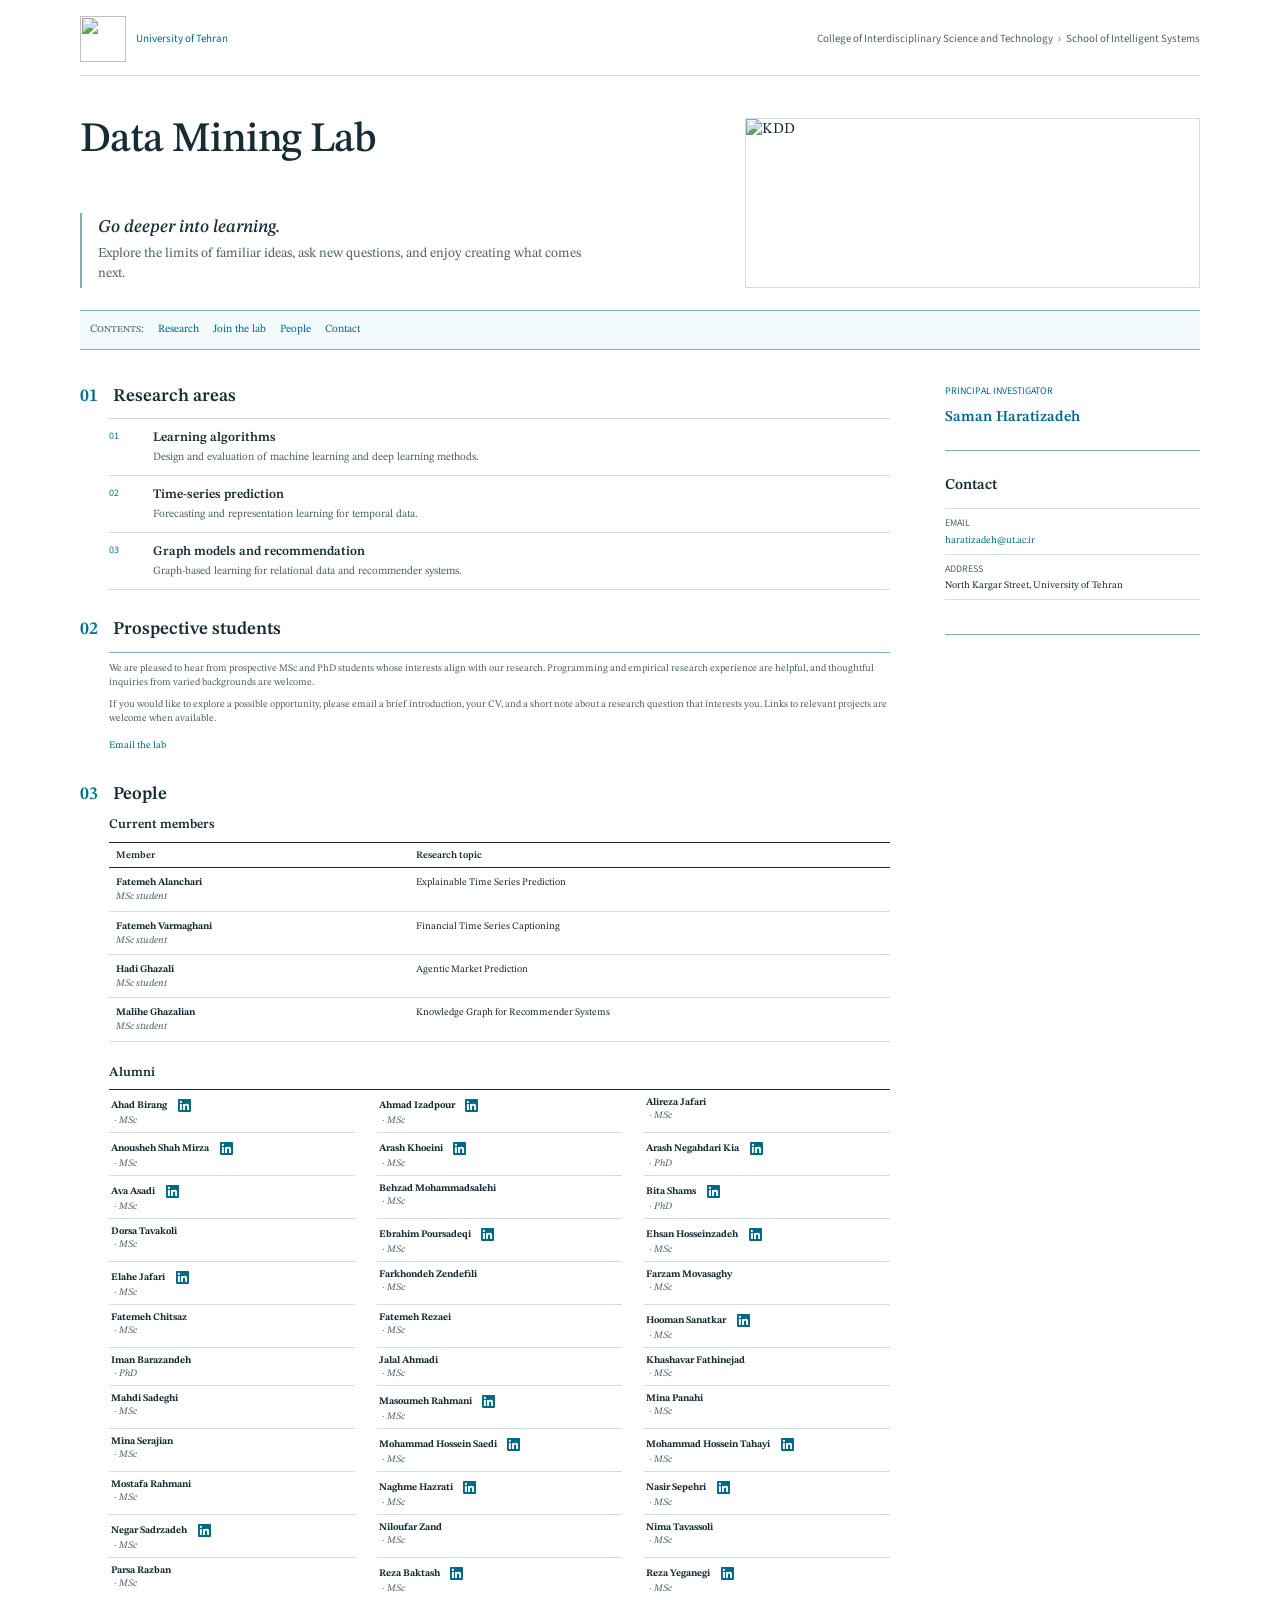
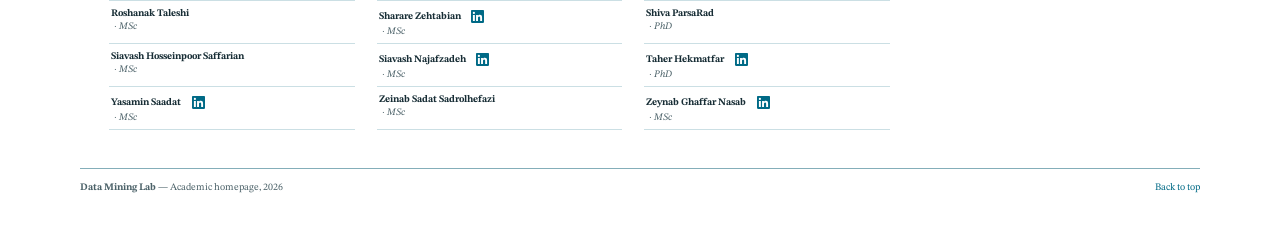
==== index.html @ c7d40b05 "Add files via upload" ====
<!doctype html>
<html lang="en">
  <head>
    <meta charset="UTF-8">
    <meta name="viewport" content="width=device-width, initial-scale=1.0">
    <meta name="description" content="Academic research laboratory homepage">
    <meta name="theme-color" content="#ffffff">
    <link rel="preconnect" href="https://fonts.googleapis.com">
    <link rel="preconnect" href="https://fonts.gstatic.com" crossorigin>
    <link href="https://fonts.googleapis.com/css2?family=STIX+Two+Text:ital,wght@0,400;0,500;0,600;1,400&amp;family=Source+Sans+3:wght@400;500;600&amp;display=swap" rel="stylesheet">
    <link rel="stylesheet" href="styles.css">
    <link rel="stylesheet" href="common.css">
    <title>Research Laboratory</title>
  </head>
  <body>
    <a class="skip-link" href="#main-content">Skip to content</a>

    <nav class="screen-nav" aria-label="Institutional navigation">
      <a id="universityLink" href="https://ut.ac.ir/en" class="university-brand"><img src="assets/university-of-tehran-logo.png" alt="" width="42" height="42"><span id="universityName">University of Tehran</span></a>
      <span class="institution-path"><span id="collegeName">College</span><span aria-hidden="true">›</span><span id="departmentName">School</span></span>
    </nav>

    <main class="paper" id="main-content">
      <header class="title-block intro" id="top">
        <h1 id="labName">Research Laboratory</h1>
        <div class="intro-copy">
          <p class="intro-lead" id="heroLead"></p>
          <p class="research-statement" id="heroSummary"></p>
        </div>
        <figure class="lab-visual" id="labVisual">
          <img id="labImage" src="assets/lab-workspace.png" alt="Illustrative research workspace with a laptop and notebook" width="2048" height="1024">
          <figcaption id="labImageCaption">Illustrative image</figcaption>
        </figure>
      </header>

      <nav class="primary-nav" id="primaryNavigation" aria-label="Page contents">
        <span>Contents:</span>
        <a href="#research" data-ui="lab.label2">Research</a>
        <a href="#join" data-ui="lab.joinNav">Join the lab</a>
        <a href="#publications" data-ui="lab.label3">Publications</a>
        <a href="#people" data-ui="lab.label4">People</a>
        <a href="#contact" data-ui="lab.label5">Contact</a>
      </nav>

      <div class="page-grid">
        <div class="main-column">
          <section class="document-section content-section" id="research">
            <header class="section-heading">
              <h2><span>1.</span> <b data-ui="lab.label9">Research areas</b></h2>
            </header>
            <div class="research-list" id="researchList"></div>
          </section>

          <section class="document-section content-section" id="join">
            <header class="section-heading">
              <h2><span>02</span> <b data-ui="lab.joinHeading">Prospective students</b></h2>
            </header>
            <div class="join-content">
              <p id="welcomeText"></p>
              <p id="applicationText"></p>
              <a class="small-link application-link" id="applicationEmail" href="#" data-ui="lab.applyButton">Email the lab</a>
            </div>
          </section>

          <section class="document-section content-section" id="publications">
            <header class="section-heading section-heading--action">
              <h2><span>04</span> <b data-ui="lab.label10">Selected publications</b></h2>
              <a class="small-link" id="allPublicationsLink" href="#" data-ui="lab.label20">Complete publication record</a>
            </header>
            <div class="publication-list" id="publicationList"></div>
          </section>

          <section class="document-section content-section" id="people">
            <header class="section-heading">
              <h2><span>05</span> <b data-ui="lab.label11">People</b></h2>
            </header>
            <div class="people-group">
              <h3 data-ui="lab.label13">Current members</h3>
              <div class="people-table-head" aria-hidden="true"><span>Member</span><span>Research topic</span></div>
              <div class="people-list" id="studentList"></div>
            </div>
            <div class="people-group people-group--secondary">
              <h3 data-ui="lab.label14">Alumni</h3>
              <div class="people-list" id="alumniList"></div>
            </div>
          </section>
        </div>

        <aside class="sidebar" aria-label="Laboratory information">
          <section class="sidebar-section profile" aria-labelledby="piHeading" id="profile">
            <p class="sidebar-kicker" data-ui="lab.label15">Principal investigator</p>
            <div class="profile__identity">
              <div>
                <h2 id="piHeading"><a id="professorPageLink" href="#"><span id="professorName">Professor Name</span></a></h2>
              </div>
            </div>
            <div class="profile__links" id="professorLinks"></div>
          </section>

          <section class="sidebar-section contact" id="contact" aria-labelledby="contactHeading">
            <h2 id="contactHeading" data-ui="lab.label17">Contact</h2>
            <dl class="contact-list">
              <div><dt data-ui="lab.label18">Email</dt><dd><a id="emailLink" href="mailto:lab@example.edu">lab@example.edu</a></dd></div>
              <div><dt data-ui="lab.label19">Address</dt><dd id="addressText"></dd></div>
            </dl>
            <div class="social-links" id="socialLinks"></div>
          </section>
        </aside>
      </div>

      <footer class="site-footer">
        <p><strong id="footerLabName">Research Laboratory</strong> — Academic homepage, <span id="currentYear"></span></p>
        <a href="#top">Back to top</a>
      </footer>
    </main>

    <button class="menu-button" id="menuButton" type="button" aria-expanded="false" aria-controls="primaryNavigation">
      <span class="sr-only" data-ui="lab.label21">Open navigation</span>
    </button>
    <script src="content.js"></script>
    <script src="content-utils.js"></script>
    <script src="script.js"></script>
  </body>
</html>
---- styles.css ----
:root {
  --paper: #fff;
  --ink: #172d35;
  --muted: #4c6269;
  --rule: #84aeb9;
  --rule-light: #cbdfe4;
  --link: #006a86;
  --accent: #00728f;
  --serif: "STIX Two Text", Georgia, serif;
  --ui: "Source Sans 3", Arial, sans-serif;
}

* { box-sizing: border-box; }

html { scroll-behavior: smooth; scroll-padding-top: 22px; }

body {
  margin: 0;
  background: var(--paper);
  color: var(--ink);
  font-family: var(--serif);
  font-size: 15px;
  line-height: 1.42;
  text-rendering: optimizeLegibility;
}

a { color: var(--link); text-decoration: none; }
a:hover { text-decoration: underline; }

.skip-link {
  position: fixed;
  top: -70px;
  left: 14px;
  z-index: 50;
  padding: 7px 10px;
  background: #fff;
  border: 1px solid #000;
  color: #000;
  font-family: var(--ui);
  font-size: 11px;
}

.skip-link:focus { top: 14px; }

.sr-only {
  position: absolute;
  width: 1px;
  height: 1px;
  padding: 0;
  margin: -1px;
  overflow: hidden;
  clip: rect(0, 0, 0, 0);
  white-space: nowrap;
  border: 0;
}

.screen-nav {
  display: flex;
  align-items: center;
  justify-content: space-between;
  width: min(calc(100% - 40px), 1120px);
  margin: 0 auto;
  padding: 16px 0 13px;
  border-bottom: 1px solid var(--rule-light);
  color: var(--muted);
  font-family: var(--ui);
  font-size: 11px;
}

.screen-nav > span { text-align: right; }
.institution-path { display: inline-flex; flex-wrap: wrap; align-items: center; justify-content: flex-end; gap: 5px; }
.university-brand { display: inline-flex; align-items: center; gap: 10px; font-size: 11px; }
.university-brand img { display: block; width: 46px; height: 46px; object-fit: contain; }

.paper {
  width: min(calc(100% - 40px), 1120px);
  margin: 0 auto;
  padding: 42px 0 52px;
}

.title-block {
  display: grid;
  grid-template-columns: minmax(0, 1fr) minmax(300px, .72fr);
  grid-template-rows: auto auto;
  column-gap: 32px;
  padding-bottom: 22px;
}

.document-type {
  grid-column: 1;
  margin: 0 0 12px;
  font-size: 12px;
  font-variant: small-caps;
  letter-spacing: .09em;
}

.title-block h1 {
  grid-column: 1;
  grid-row: 1;
  margin: 0;
  font-size: 42px;
  font-weight: 500;
  letter-spacing: -.025em;
  line-height: 1.05;
}

.lab-note {
  grid-column: 1;
  margin: 13px 0 0;
  font-size: 14px;
}

.affiliation {
  grid-column: 1;
  margin: 3px 0 0;
  color: var(--muted);
  font-size: 12px;
  font-style: italic;
}

.intro-copy {
  grid-column: 1;
  grid-row: 2;
  align-self: end;
  margin: 17px 0 0;
  padding: 3px 0 4px 16px;
  border-left: 2px solid var(--rule);
}

.intro-lead {
  margin: 0 0 6px;
  color: var(--ink);
  font-size: 18px;
  font-weight: 500;
  font-style: italic;
  line-height: 1.25;
}

.research-statement {
  margin: 0;
  max-width: 510px;
  color: var(--muted);
  font-size: 13.5px;
  line-height: 1.48;
}

.lab-visual { grid-column: 2; grid-row: 1 / span 2; margin: 0; align-self: center; }
.lab-visual img { display: block; width: 100%; height: 170px; object-fit: cover; border: 1px solid var(--rule-light); }
.lab-visual figcaption { margin-top: 4px; color: var(--muted); font-family: var(--ui); font-size: 10px; text-align: right; }

.primary-nav {
  display: flex;
  flex-wrap: wrap;
  gap: 5px 14px;
  margin: 0 0 34px;
  padding: 11px 10px;
  border-top: 1px solid var(--rule);
  border-bottom: 1px solid var(--rule);
  background: #f3fafb;
  font-size: 11px;
}

.primary-nav > span { color: var(--muted); font-variant: small-caps; }
.menu-button { display: none; }

.abstract {
  display: grid;
  grid-template-columns: 150px minmax(0, 1fr);
  column-gap: 28px;
  margin: 0 0 37px;
  padding-bottom: 31px;
  border-bottom: 1px solid var(--rule);
}

.abstract > h2 { margin: 0; font-size: 18px; font-weight: 600; }
.about-copy h3 { margin: 0 0 7px; font-size: 14px; font-style: italic; font-weight: 400; }
.about-copy p { margin: 5px 0 0; font-size: 12px; }
.about-copy .lead { color: var(--ink); }
.about-copy > p:last-child { color: var(--muted); }

.page-grid {
  display: grid;
  grid-template-columns: minmax(0, 1fr) 255px;
  gap: 55px;
}

.content-section { margin-top: 27px; }
.main-column > .content-section:first-child { margin-top: 0; }

.section-heading {
  display: flex;
  align-items: baseline;
  justify-content: space-between;
  gap: 20px;
}

.section-heading h2 { margin: 0 0 9px; font-size: 18px; font-weight: 600; }
.section-heading h2 span { display: inline-block; width: 29px; color: var(--accent); }
.section-heading h2 b { font-weight: inherit; }
.small-link { flex: 0 0 auto; font-size: 10px; }

.section-intro {
  margin: -2px 0 8px 29px;
  color: var(--muted);
  font-size: 11px;
  font-style: italic;
}

.research-list {
  margin-left: 29px;
  border-top: 1px solid var(--rule-light);
}

.research-item {
  display: grid;
  grid-template-columns: 30px minmax(0, 1fr);
  gap: 14px;
  padding: 10px 0;
  border-bottom: 1px solid var(--rule-light);
}

.research-item__number { color: var(--accent); font-family: var(--ui); font-size: 10px; font-variant-numeric: tabular-nums; }
.research-item h3 { margin: 0 0 2px; font-size: 13px; font-weight: 600; }
.research-item p { margin: 0; color: var(--muted); font-size: 11px; }

.tag-list {
  display: flex;
  flex-wrap: wrap;
  align-content: start;
  justify-content: flex-end;
  gap: 3px 8px;
  color: var(--muted);
  font-family: var(--ui);
  font-size: 10px;
}

.dataset-list {
  margin-left: 29px;
  border-top: 1px solid var(--rule);
}

.dataset-item {
  display: grid;
  grid-template-columns: minmax(0, 1fr) 255px;
  gap: 20px;
  padding: 11px 0;
  border-bottom: 1px solid var(--rule-light);
}

.dataset-item h3 { margin: 0 0 3px; font-size: 13px; font-weight: 600; }
.dataset-item p { margin: 0; color: var(--muted); font-size: 10px; }
.dataset-access { display: flex; flex-wrap: wrap; gap: 5px 12px; margin-top: 4px; font-size: 10px; }
.dataset-item dl { display: grid; grid-template-columns: 1fr 1fr; gap: 5px 12px; margin: 0; }
.dataset-item dl > div { min-width: 0; }
.dataset-item dt { color: var(--muted); font-family: var(--ui); font-size: 10px; text-transform: uppercase; }
.dataset-item dd { margin: 0; font-size: 10px; overflow-wrap: anywhere; }

.publication-list { border-top: 1px solid var(--rule); }

.publication-item {
  display: grid;
  grid-template-columns: 47px minmax(0, 1fr);
  gap: 14px;
  padding: 10px 0;
  border-bottom: 1px solid var(--rule-light);
}

.publication-item__year { color: var(--muted); font-family: var(--ui); font-size: 10px; font-variant-numeric: tabular-nums; }
.publication-item h3 { margin: 0 0 2px; font-size: 13px; font-weight: 600; }
.publication-item p { margin: 1px 0; color: var(--muted); font-size: 10px; }
.publication-item .venue { color: var(--ink); font-style: italic; }
.publication-resources { display: flex; flex-wrap: wrap; gap: 3px 11px; margin-top: 4px; font-size: 10px; }

.people-group { margin-left: 29px; }
.people-group--secondary { margin-top: 22px; }
.people-group > h3 { margin: 0 0 7px; font-size: 13px; font-weight: 600; }

.people-group--secondary .people-list {
  display: grid;
  grid-template-columns: repeat(3, minmax(0, 1fr));
  column-gap: 22px;
  border-top: 1px solid var(--ink);
}

.people-group--secondary .person-row {
  display: block;
  min-width: 0;
  padding: 6px 2px 5px;
  font-size: 10px;
  line-height: 1.3;
}

.people-group--secondary .person-row > div {
  overflow-wrap: anywhere;
}

.people-group--secondary .person-row a {
  font-size: 10px;
}

.people-group--secondary .person-row span {
  display: inline;
  margin-left: 3px;
  font-size: 10px;
}

.people-group--secondary .person-row span::before { content: "· "; }

.people-table-head,
.person-row {
  display: grid;
  grid-template-columns: minmax(180px, .85fr) minmax(0, 1.4fr);
  gap: 16px;
}

.people-table-head {
  padding: 5px 7px;
  border-top: 1px solid var(--ink);
  border-bottom: 1px solid var(--ink);
  font-size: 10px;
  font-weight: 600;
}

.person-row {
  padding: 7px;
  border-bottom: 1px solid var(--rule-light);
  font-size: 10px;
}

.person-row a { font-weight: 600; }
.person-row span { display: block; color: var(--muted); font-style: italic; }
.person-row p { margin: 0; }
.person-row > strong { font-size: 11px; }
.person-identity-heading { display: flex; flex-wrap: wrap; align-items: center; gap: 3px 8px; }
.person-links { display: inline-flex; align-items: center; gap: 8px; font-size: 10px; }
.person-links a { font-weight: 400; }
.person-links .linkedin-icon-link { display: inline-flex; align-items: center; justify-content: center; width: 18px; height: 18px; color: var(--link); border-radius: 2px; }
.linkedin-icon-link svg { display: block; }
.linkedin-icon-link:hover, .linkedin-icon-link:focus-visible { color: #004c63; background: #e5f3f6; }

.join-content { margin-left: 29px; padding-top: 8px; border-top: 1px solid var(--rule); }
.join-content p { margin: 0 0 8px; color: var(--muted); font-size: 10px; }
.application-steps { margin: 8px 0 9px; padding-left: 18px; }
.application-steps li { padding: 2px 0 2px 3px; font-size: 10px; }
.application-link { display: inline-block; margin-top: 3px; }

.software-list { margin-left: 29px; border-top: 1px solid var(--rule); }
.software-item { display: grid; grid-template-columns: minmax(0, 1fr) 170px 180px; gap: 15px; padding: 9px 0; border-bottom: 1px solid var(--rule-light); }
.software-item h3 { margin: 0 0 2px; font-size: 12px; }
.software-item p { margin: 0; color: var(--muted); font-size: 10px; }
.software-item .software-meta { font-family: var(--ui); font-size: 10px; }
.software-links { display: flex; flex-wrap: wrap; justify-content: flex-end; gap: 3px 11px; font-size: 10px; }
.resource-group { margin-left: 29px; }
.resource-group + .resource-group { margin-top: 17px; }
.resource-heading { display: flex; justify-content: space-between; align-items: baseline; gap: 16px; padding: 6px 0; border-top: 1px solid var(--rule); }
.resource-heading h3 { margin: 0; font-size: 12px; font-weight: 600; }
.resource-empty { margin: 0; padding: 4px 0 7px; color: var(--muted); font-size: 10px; }
.resource-group .software-list, .resource-group .dataset-list { margin-left: 0; border-top: 0; }

.sidebar { align-self: start; }
.sidebar-section { padding: 0 0 22px; border-bottom: 1px solid var(--rule); }
.sidebar-section + .sidebar-section { margin-top: 24px; }

.sidebar-kicker {
  margin: 0 0 9px;
  color: var(--link);
  font-family: var(--ui);
  font-size: 10px;
  text-transform: uppercase;
}

.profile h2,
.contact h2 { margin: 0; font-size: 15px; font-weight: 600; }
.profile__identity p { margin: 3px 0 0; color: var(--muted); font-size: 10px; }
.profile__bio,
.contact > p { margin: 11px 0; color: var(--muted); font-size: 10px; }
.profile__links,
.social-links { display: flex; flex-wrap: wrap; gap: 4px 12px; font-size: 10px; }

.contact-list { margin: 12px 0; }
.contact-list > div { padding: 7px 0; border-top: 1px solid var(--rule-light); }
.contact-list > div:last-child { border-bottom: 1px solid var(--rule-light); }
.contact-list dt { color: var(--muted); font-family: var(--ui); font-size: 10px; text-transform: uppercase; }
.contact-list dd { margin: 2px 0 0; font-size: 10px; overflow-wrap: anywhere; }

.site-footer {
  display: flex;
  justify-content: space-between;
  gap: 20px;
  margin-top: 38px;
  padding-top: 11px;
  border-top: 1px solid var(--rule);
  color: var(--muted);
  font-size: 10px;
}

.site-footer p { margin: 0; }

@media (max-width: 760px) {
  .screen-nav { display: block; }
  .screen-nav > span { display: block; margin-top: 4px; text-align: left; }
  .paper { padding-top: 28px; }
  .title-block { display: block; }
  .title-block h1 { font-size: 31px; }
  .intro-copy { margin-top: 18px; }
  .lab-visual { margin-top: 18px; }
  .lab-visual img { height: 160px; }
  .primary-nav { gap: 5px 12px; }
  .abstract { display: block; }
  .abstract > h2 { margin-bottom: 10px; }
  .page-grid { display: block; }
  .sidebar { display: grid; grid-template-columns: 1fr 1fr; gap: 25px; margin-top: 38px; }
  .sidebar-section + .sidebar-section { margin-top: 0; }
  .people-group--secondary .people-list { grid-template-columns: repeat(2, minmax(0, 1fr)); }
  .dataset-item { grid-template-columns: minmax(0, 1fr) 230px; }
  .software-item { grid-template-columns: minmax(0, 1fr) 120px 140px; }
}

@media (max-width: 540px) {
  body { font-size: 14px; }
  .screen-nav,
  .paper { width: min(calc(100% - 28px), 1120px); }
  .paper { padding-bottom: 30px; }
  .title-block h1 { font-size: 28px; }
  .lab-visual img { height: 145px; }
  .section-intro,
  .research-list,
  .dataset-list,
  .people-group,
  .join-content,
  .software-list,
  .resource-group { margin-left: 0; }
  .research-item { grid-template-columns: 24px minmax(0, 1fr); }
  .tag-list { grid-column: 2; justify-content: flex-start; }
  .dataset-item { display: block; }
  .dataset-item dl { margin-top: 8px; }
  .software-item { grid-template-columns: 1fr; gap: 4px; }
  .software-links { justify-content: flex-start; }
  .people-table-head { display: none; }
  .person-row { display: block; }
  .person-links { margin-top: 3px; }
  .person-row p { margin-top: 4px; }
  .people-group--secondary .people-list { grid-template-columns: 1fr; }
  .people-group--secondary .person-row { padding-block: 7px; }
  .people-group--secondary .person-row p { margin-top: 2px; }
  .sidebar { display: block; }
  .sidebar-section + .sidebar-section { margin-top: 24px; }
  .site-footer { display: block; }
  .site-footer a { display: inline-block; margin-top: 5px; }
}
---- common.css ----
[hidden] { display: none !important; }
a:not([href]) { cursor: default; text-decoration: none; }
.page-grid.no-sidebar { grid-template-columns: minmax(0, 1fr); }
.author-contact > :not([hidden]) + :not([hidden]) { margin-inline-start: .4em; }
.course-layout.no-aside { grid-template-columns: minmax(0, 1fr); }
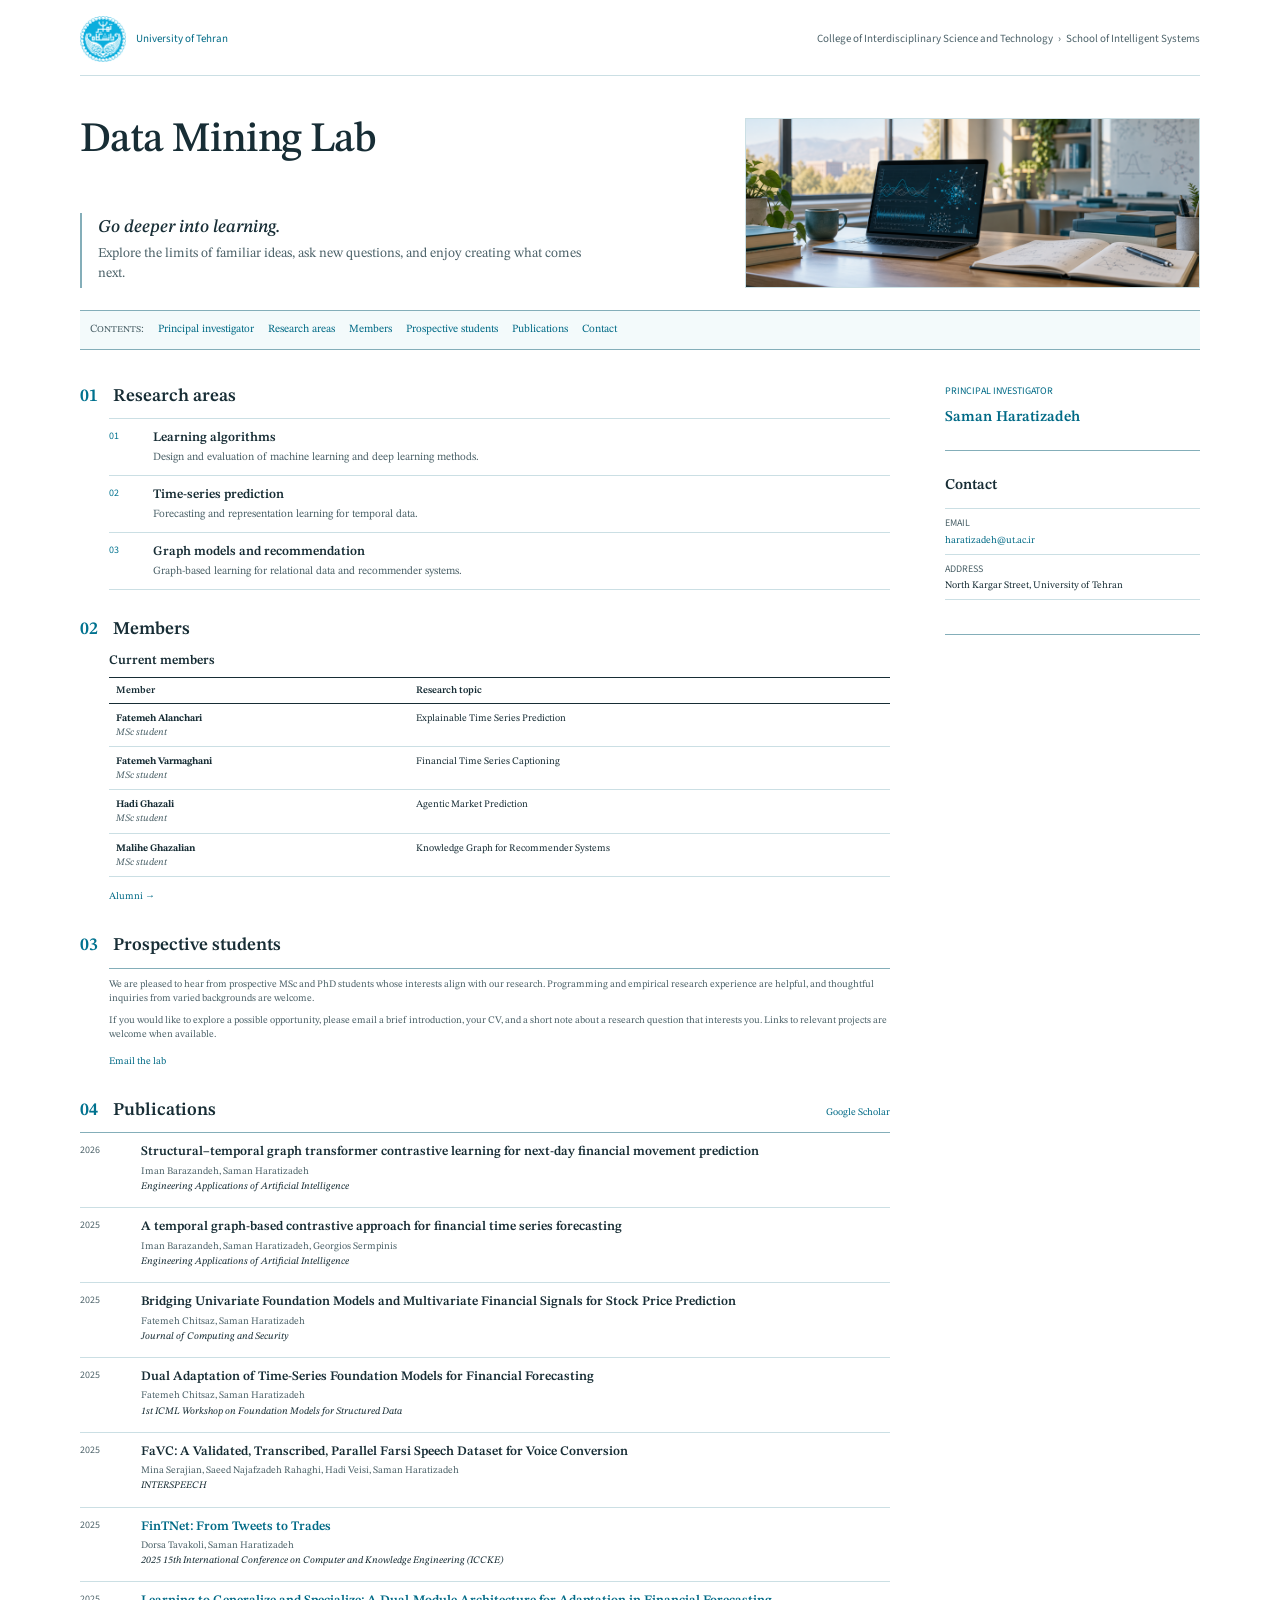
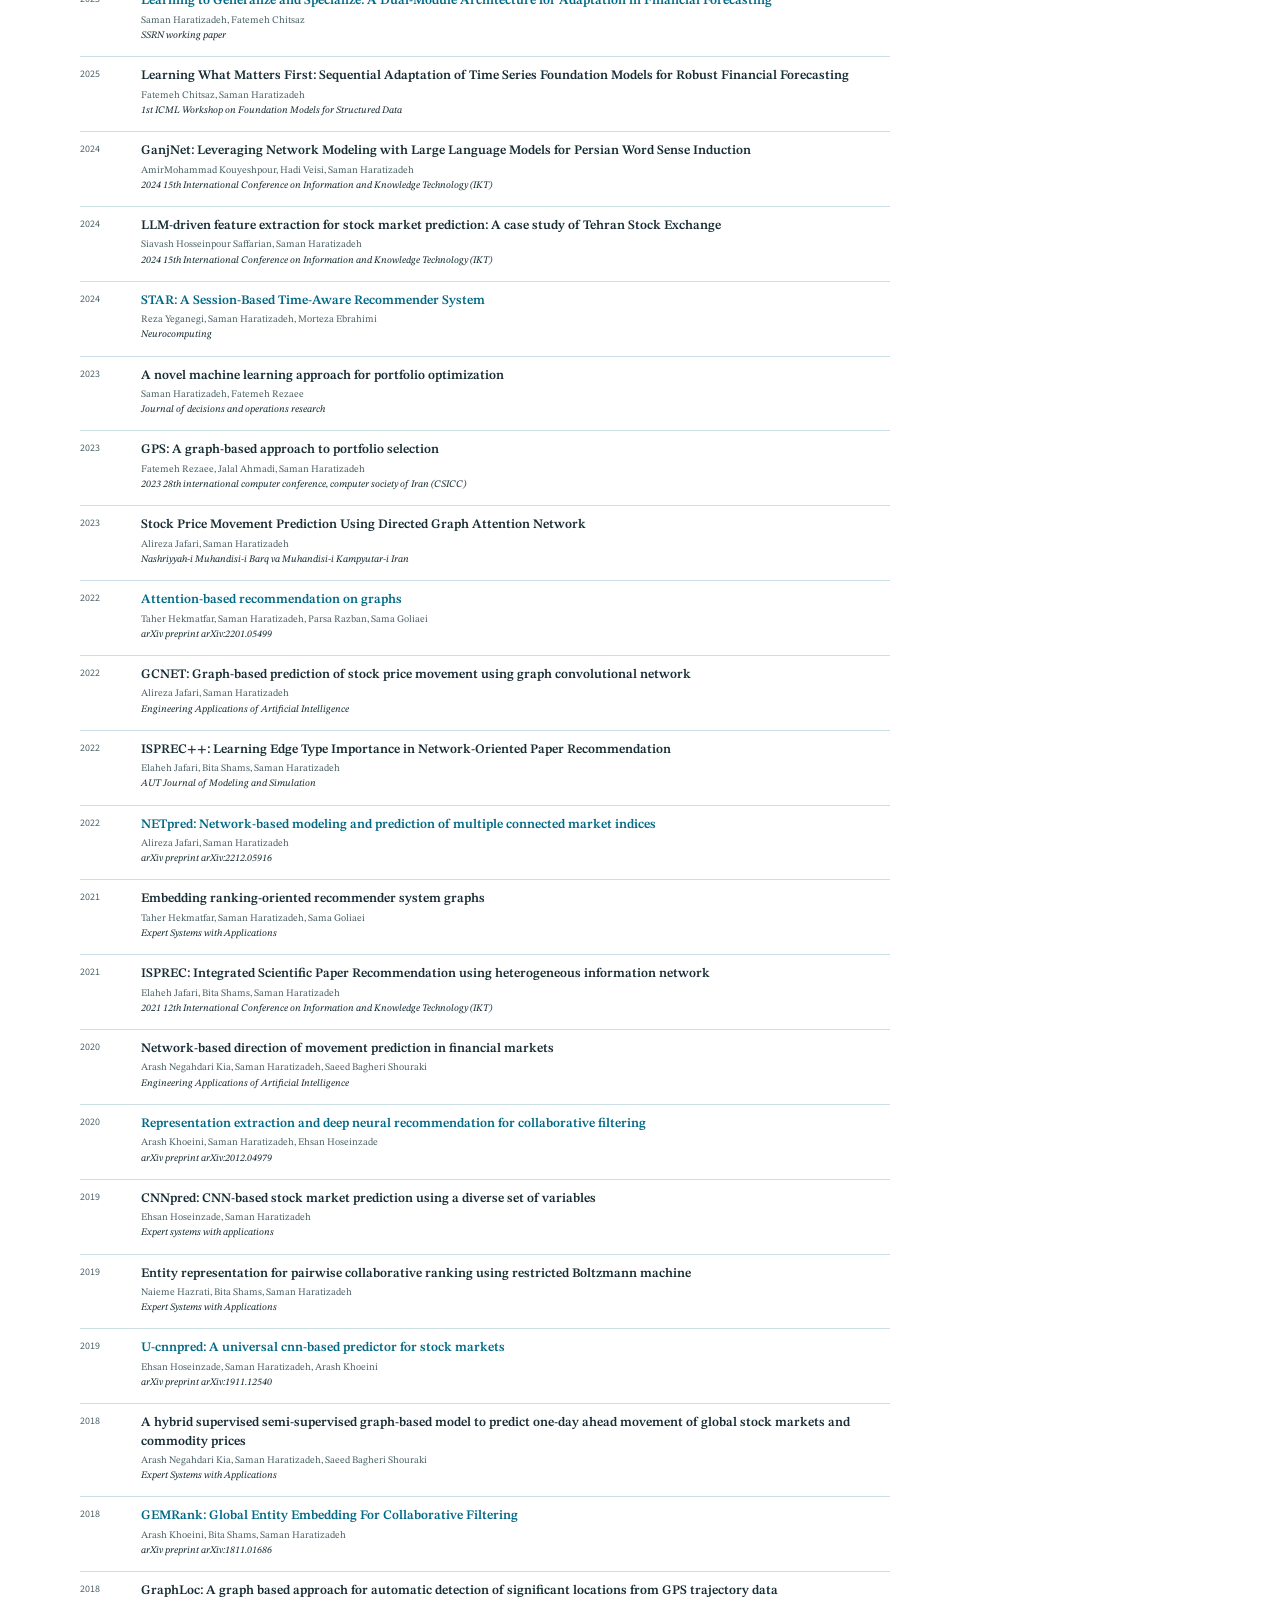
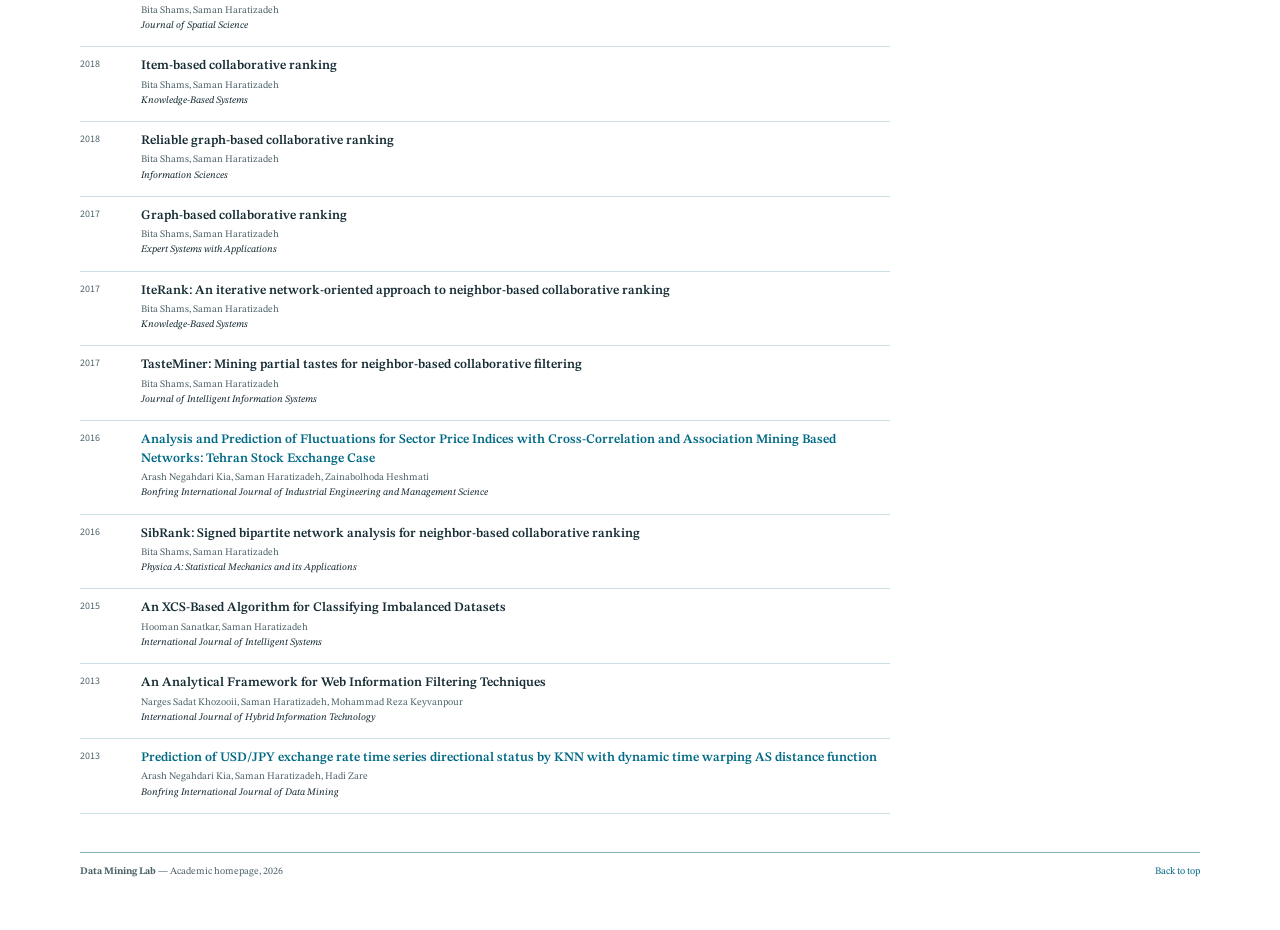
==== commit 1c2cab1d: "publications added" ====
--- a/index.html
+++ b/index.html
@@ -35,25 +35,48 @@
 
       <nav class="primary-nav" id="primaryNavigation" aria-label="Page contents">
         <span>Contents:</span>
-        <a href="#research" data-ui="lab.label2">Research</a>
-        <a href="#join" data-ui="lab.joinNav">Join the lab</a>
+        <a href="#profile" data-ui="lab.label15">Principal investigator</a>
+        <a href="#research" data-ui="lab.label2">Research areas</a>
+        <a href="#people" data-ui="lab.label4">Members</a>
+        <a href="#join" data-ui="lab.joinNav">Prospective students</a>
         <a href="#publications" data-ui="lab.label3">Publications</a>
-        <a href="#people" data-ui="lab.label4">People</a>
         <a href="#contact" data-ui="lab.label5">Contact</a>
       </nav>
 
       <div class="page-grid">
+        <aside class="sidebar sidebar--profile" aria-label="Professor">
+          <section class="sidebar-section profile" aria-labelledby="piHeading" id="profile">
+            <p class="sidebar-kicker" data-ui="lab.label15">Principal investigator</p>
+            <div class="profile__identity">
+              <h2 id="piHeading"><a id="professorPageLink" href="#"><span id="professorName">Professor Name</span></a></h2>
+            </div>
+            <div class="profile__links" id="professorLinks"></div>
+          </section>
+        </aside>
+
         <div class="main-column">
           <section class="document-section content-section" id="research">
             <header class="section-heading">
-              <h2><span>1.</span> <b data-ui="lab.label9">Research areas</b></h2>
+              <h2><span>01</span> <b data-ui="lab.label9">Research areas</b></h2>
             </header>
             <div class="research-list" id="researchList"></div>
           </section>
 
+          <section class="document-section content-section" id="people">
+            <header class="section-heading">
+              <h2><span>02</span> <b data-ui="lab.label11">Members</b></h2>
+            </header>
+            <div class="people-group">
+              <h3 data-ui="lab.label13">Current members</h3>
+              <div class="people-table-head" aria-hidden="true"><span>Member</span><span>Research topic</span></div>
+              <div class="people-list" id="studentList"></div>
+              <a class="small-link alumni-link" href="alumni.html">Alumni →</a>
+            </div>
+          </section>
+
           <section class="document-section content-section" id="join">
             <header class="section-heading">
-              <h2><span>02</span> <b data-ui="lab.joinHeading">Prospective students</b></h2>
+              <h2><span>03</span> <b data-ui="lab.joinHeading">Prospective students</b></h2>
             </header>
             <div class="join-content">
               <p id="welcomeText"></p>
@@ -64,39 +87,14 @@
 
           <section class="document-section content-section" id="publications">
             <header class="section-heading section-heading--action">
-              <h2><span>04</span> <b data-ui="lab.label10">Selected publications</b></h2>
-              <a class="small-link" id="allPublicationsLink" href="#" data-ui="lab.label20">Complete publication record</a>
+              <h2><span>04</span> <b data-ui="lab.label10">Publications</b></h2>
+              <a class="small-link" id="allPublicationsLink" href="#" data-ui="lab.label20">Google Scholar</a>
             </header>
             <div class="publication-list" id="publicationList"></div>
           </section>
-
-          <section class="document-section content-section" id="people">
-            <header class="section-heading">
-              <h2><span>05</span> <b data-ui="lab.label11">People</b></h2>
-            </header>
-            <div class="people-group">
-              <h3 data-ui="lab.label13">Current members</h3>
-              <div class="people-table-head" aria-hidden="true"><span>Member</span><span>Research topic</span></div>
-              <div class="people-list" id="studentList"></div>
-            </div>
-            <div class="people-group people-group--secondary">
-              <h3 data-ui="lab.label14">Alumni</h3>
-              <div class="people-list" id="alumniList"></div>
-            </div>
-          </section>
         </div>
 
-        <aside class="sidebar" aria-label="Laboratory information">
-          <section class="sidebar-section profile" aria-labelledby="piHeading" id="profile">
-            <p class="sidebar-kicker" data-ui="lab.label15">Principal investigator</p>
-            <div class="profile__identity">
-              <div>
-                <h2 id="piHeading"><a id="professorPageLink" href="#"><span id="professorName">Professor Name</span></a></h2>
-              </div>
-            </div>
-            <div class="profile__links" id="professorLinks"></div>
-          </section>
-
+        <aside class="sidebar sidebar--contact" aria-label="Contact information">
           <section class="sidebar-section contact" id="contact" aria-labelledby="contactHeading">
             <h2 id="contactHeading" data-ui="lab.label17">Contact</h2>
             <dl class="contact-list">
--- a/styles.css
+++ b/styles.css
@@ -181,8 +181,14 @@
 .page-grid {
   display: grid;
   grid-template-columns: minmax(0, 1fr) 255px;
-  gap: 55px;
-}
+  grid-template-rows: auto 1fr;
+  column-gap: 55px;
+  row-gap: 24px;
+}
+
+.main-column { grid-column: 1; grid-row: 1 / span 2; min-width: 0; }
+.sidebar--profile { grid-column: 2; grid-row: 1; }
+.sidebar--contact { grid-column: 2; grid-row: 2; }
 
 .content-section { margin-top: 27px; }
 .main-column > .content-section:first-child { margin-top: 0; }
@@ -273,6 +279,10 @@
 
 .people-group { margin-left: 29px; }
 .people-group--secondary { margin-top: 22px; }
+.alumni-link { display: inline-block; margin-top: 12px; }
+.alumni-intro { margin: 7px 0 24px; color: var(--muted); font-size: 12px; }
+.alumni-page h1 { margin: 0; font-size: 30px; font-weight: 500; }
+.alumni-page .people-group--secondary { margin: 0; }
 .people-group > h3 { margin: 0 0 7px; font-size: 13px; font-weight: 600; }
 
 .people-group--secondary .people-list {
@@ -408,9 +418,9 @@
   .primary-nav { gap: 5px 12px; }
   .abstract { display: block; }
   .abstract > h2 { margin-bottom: 10px; }
-  .page-grid { display: block; }
-  .sidebar { display: grid; grid-template-columns: 1fr 1fr; gap: 25px; margin-top: 38px; }
-  .sidebar-section + .sidebar-section { margin-top: 0; }
+  .page-grid { display: flex; flex-direction: column; gap: 0; }
+  .sidebar--profile { margin-bottom: 26px; }
+  .sidebar--contact { margin-top: 34px; }
   .people-group--secondary .people-list { grid-template-columns: repeat(2, minmax(0, 1fr)); }
   .dataset-item { grid-template-columns: minmax(0, 1fr) 230px; }
   .software-item { grid-template-columns: minmax(0, 1fr) 120px 140px; }
@@ -444,7 +454,6 @@
   .people-group--secondary .person-row { padding-block: 7px; }
   .people-group--secondary .person-row p { margin-top: 2px; }
   .sidebar { display: block; }
-  .sidebar-section + .sidebar-section { margin-top: 24px; }
   .site-footer { display: block; }
   .site-footer a { display: inline-block; margin-top: 5px; }
 }
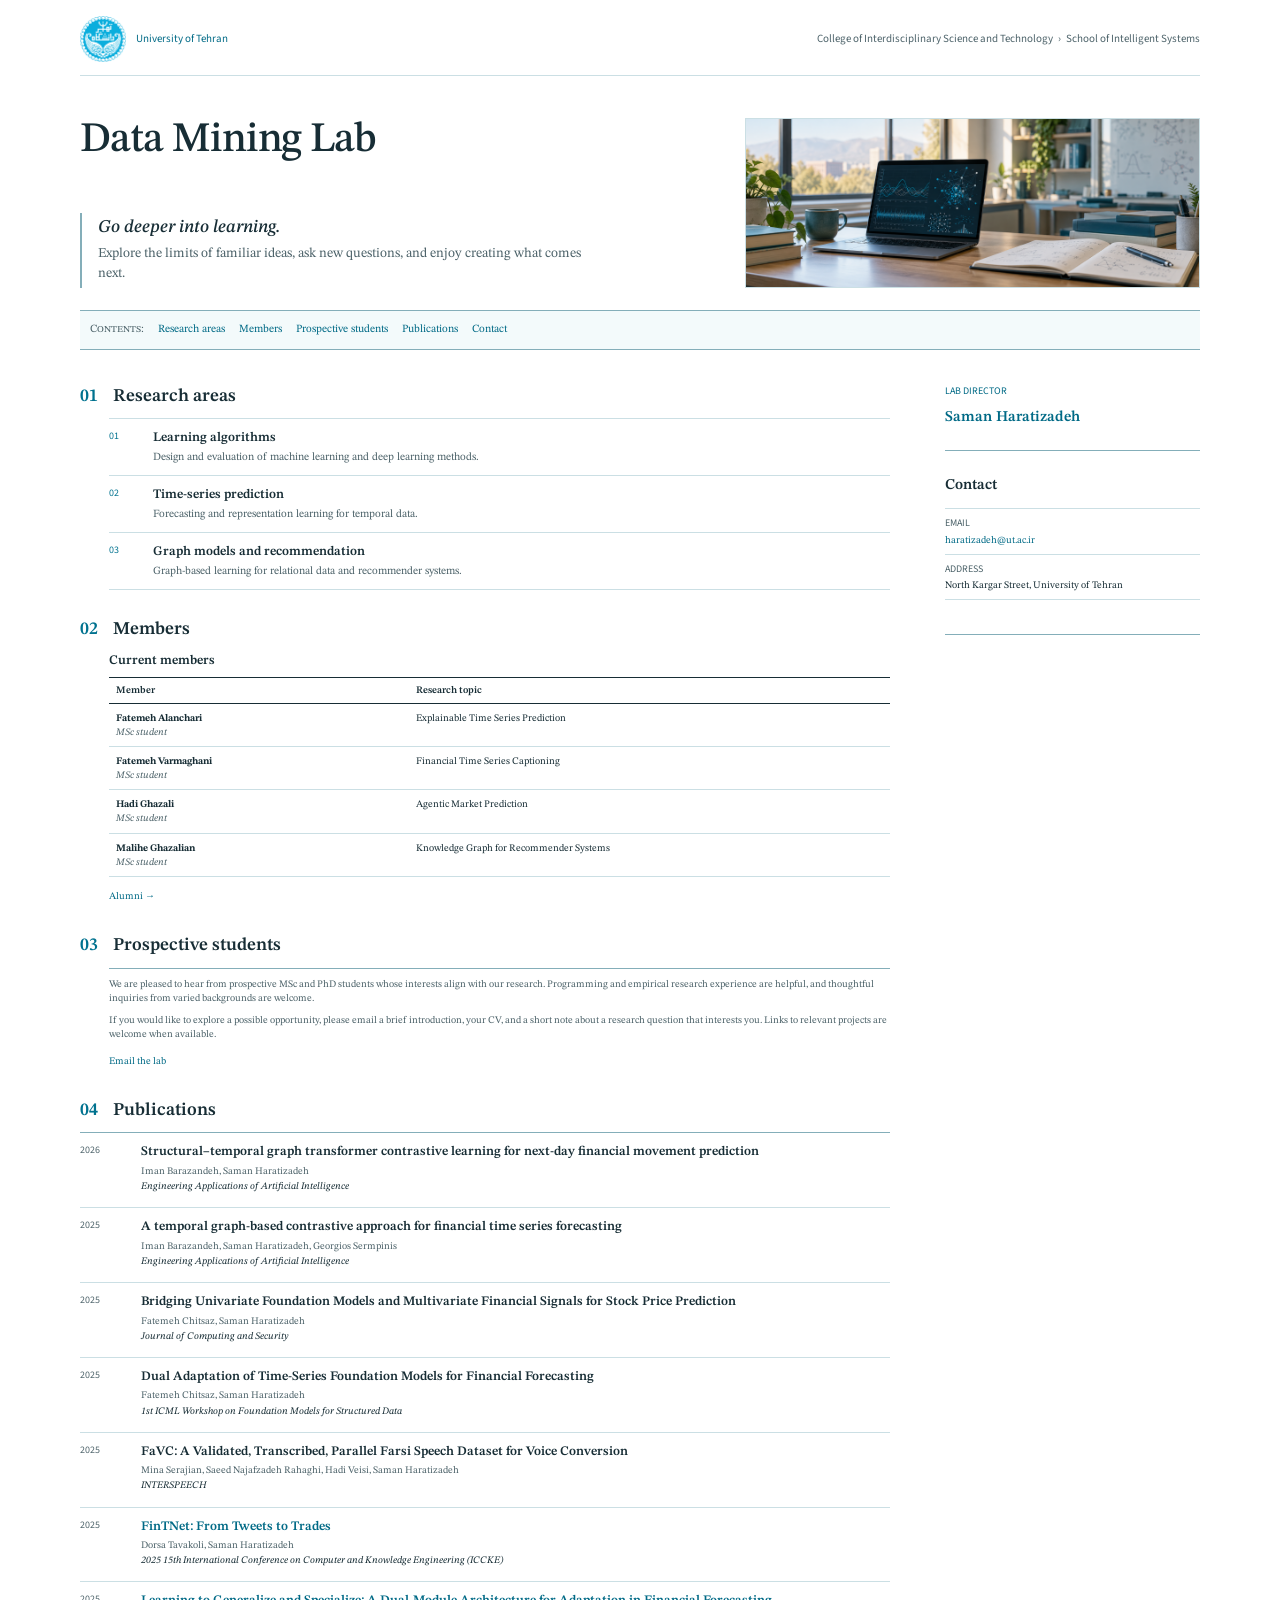
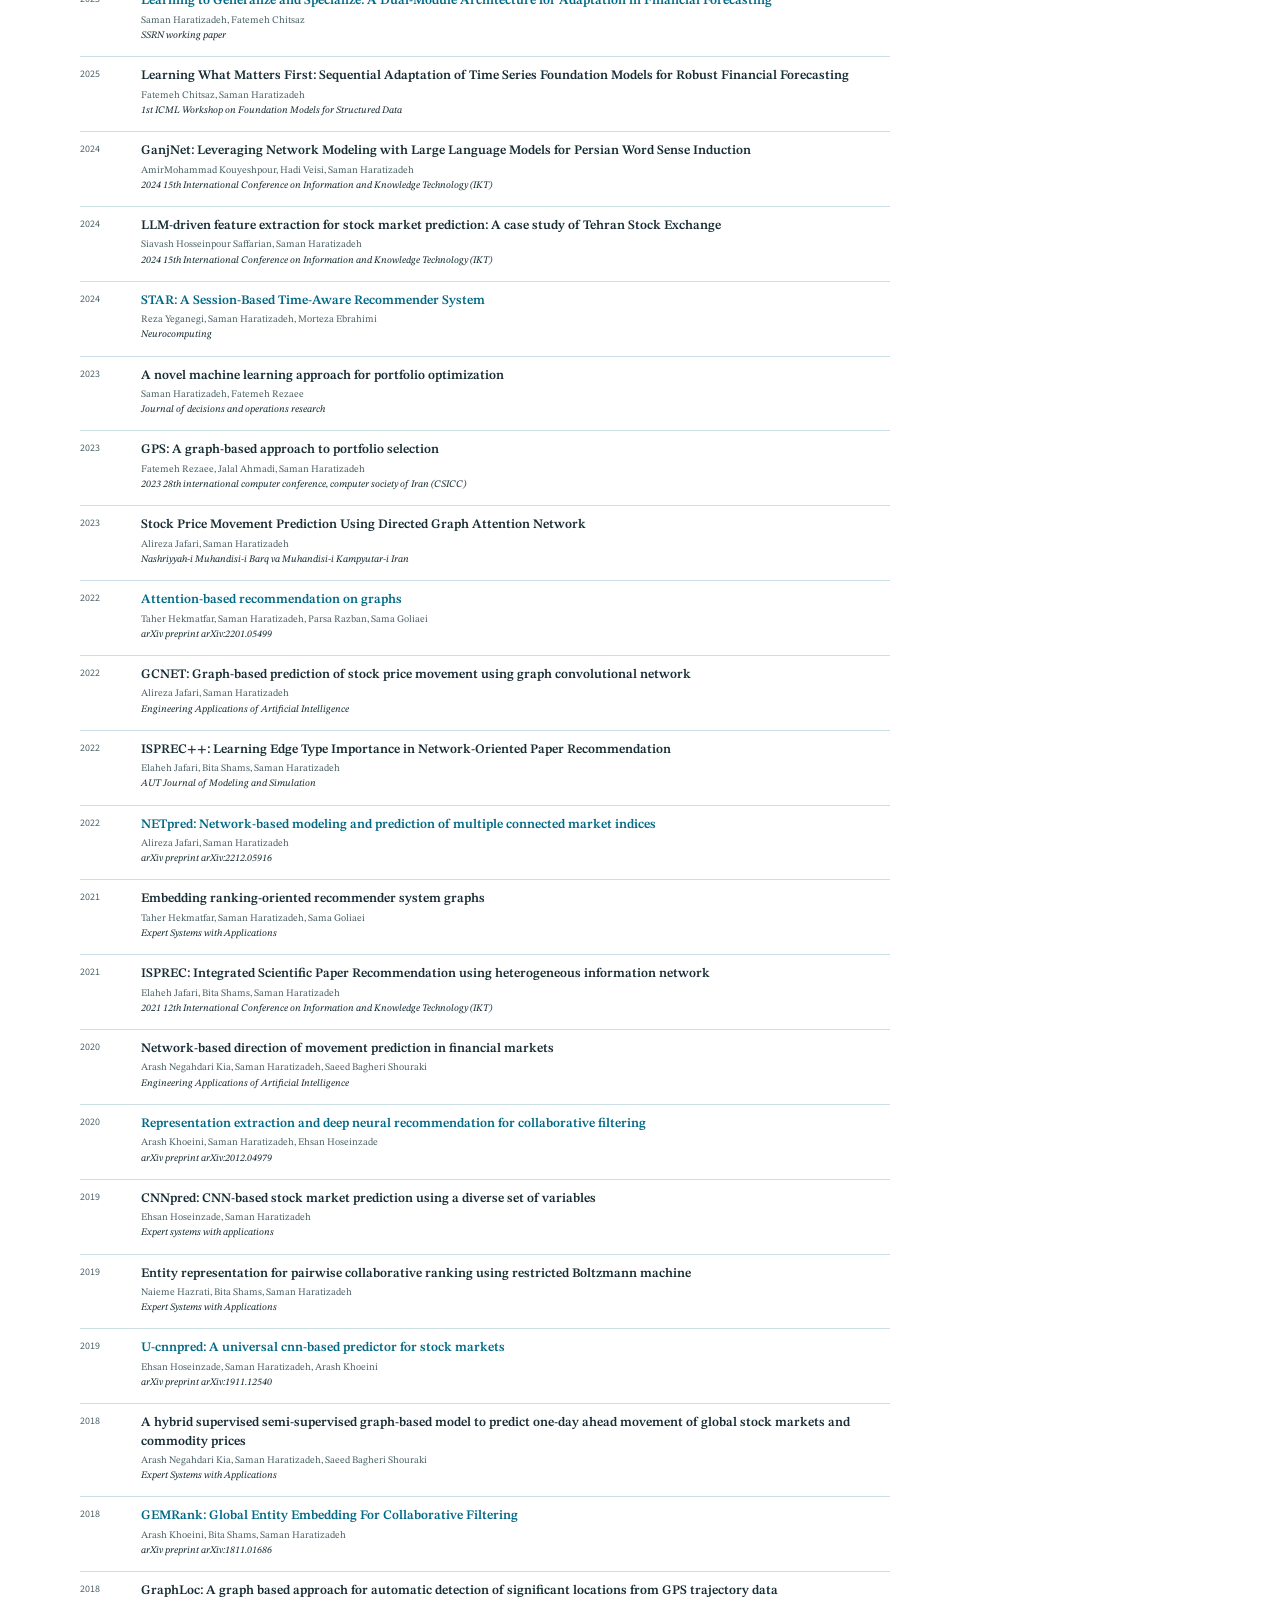
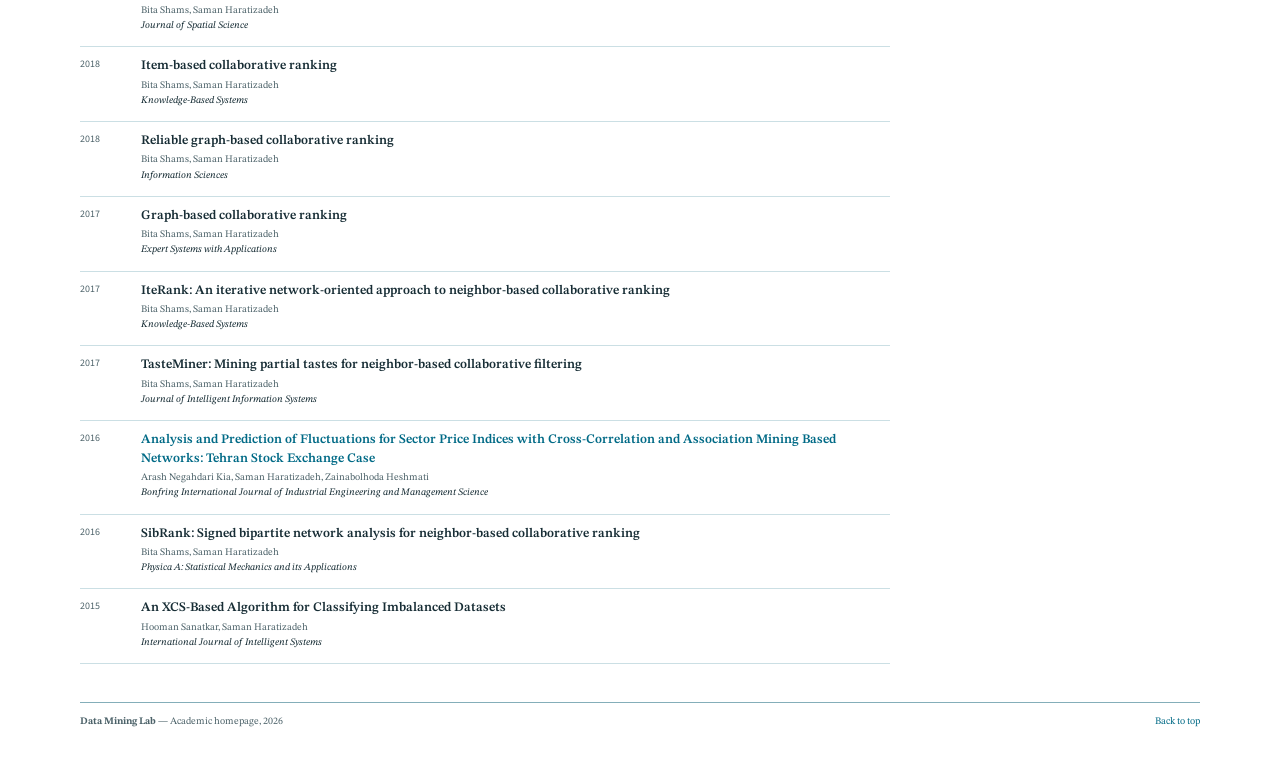
==== commit ac7d4289: "structure corrected" ====
--- a/index.html
+++ b/index.html
@@ -35,7 +35,6 @@
 
       <nav class="primary-nav" id="primaryNavigation" aria-label="Page contents">
         <span>Contents:</span>
-        <a href="#profile" data-ui="lab.label15">Principal investigator</a>
         <a href="#research" data-ui="lab.label2">Research areas</a>
         <a href="#people" data-ui="lab.label4">Members</a>
         <a href="#join" data-ui="lab.joinNav">Prospective students</a>
@@ -46,7 +45,7 @@
       <div class="page-grid">
         <aside class="sidebar sidebar--profile" aria-label="Professor">
           <section class="sidebar-section profile" aria-labelledby="piHeading" id="profile">
-            <p class="sidebar-kicker" data-ui="lab.label15">Principal investigator</p>
+            <p class="sidebar-kicker" data-ui="lab.label15">Lab director</p>
             <div class="profile__identity">
               <h2 id="piHeading"><a id="professorPageLink" href="#"><span id="professorName">Professor Name</span></a></h2>
             </div>
@@ -86,9 +85,8 @@
           </section>
 
           <section class="document-section content-section" id="publications">
-            <header class="section-heading section-heading--action">
+            <header class="section-heading">
               <h2><span>04</span> <b data-ui="lab.label10">Publications</b></h2>
-              <a class="small-link" id="allPublicationsLink" href="#" data-ui="lab.label20">Google Scholar</a>
             </header>
             <div class="publication-list" id="publicationList"></div>
           </section>
